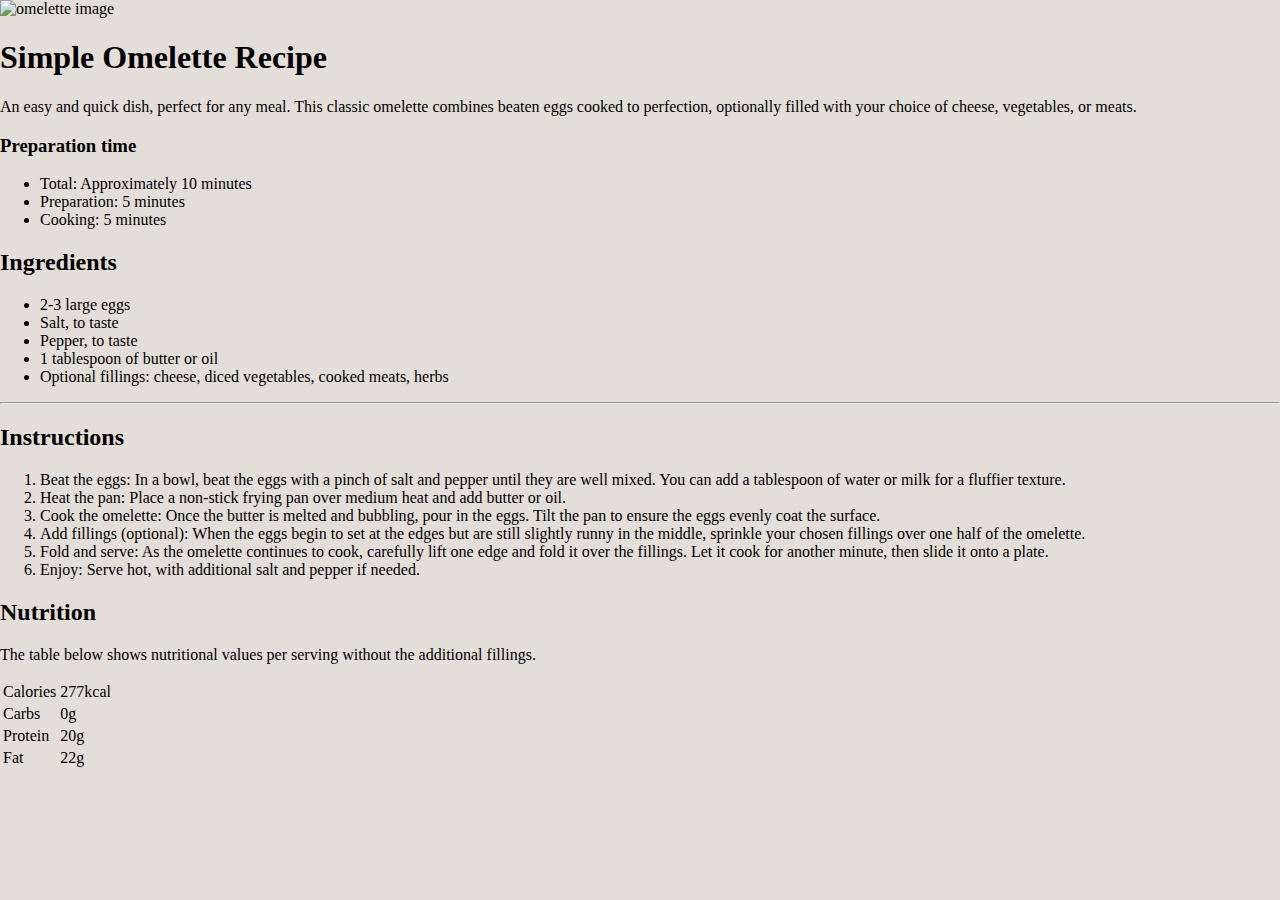
==== recipe-page-main/index.html @ d73d6443 "Refactor HTML structure and enhance CSS variables for improved styling" ====
<!DOCTYPE html>
<html lang="en">
  <head>
    <meta charset="UTF-8" />
    <meta name="viewport" content="width=device-width, initial-scale=1.0" />
    <link rel="stylesheet" href="./assets/styles/style.css">
    <link
      rel="icon"
      type="image/png"
      sizes="32x32"
      href="./assets/images/favicon-32x32.png"
    />
    <title>Frontend Mentor | Recipe page</title>
  </head>
  <body>
    <main id="container">

      <div class="banner">
        <img src="./assets/images/image-omelette.jpeg" alt="omelette image">
      </div>

      <div class="description">
        <h1>Simple Omelette Recipe</h1>

        <p>
          An easy and quick dish, perfect for any meal. This classic omelette
          combines beaten eggs cooked to perfection, optionally filled with your
          choice of cheese, vegetables, or meats.
        </p>
      </div>
      <div class="preparation">
        <h3>Preparation time</h3>
        <ul>
          <li>Total: Approximately 10 minutes</li>
          <li>Preparation: 5 minutes</li>
          <li>Cooking: 5 minutes</li>
        </ul>
      </div>
      <div class="ingredients">
        <h2>Ingredients</h2>
        <ul>
          <li>2-3 large eggs</li>
          <li>Salt, to taste</li>
          <li>Pepper, to taste</li>
          <li>1 tablespoon of butter or oil</li>
          <li>
            Optional fillings: cheese, diced vegetables, cooked meats, herbs
          </li>
        </ul>
      </div>

      <hr />

      <div class="instructions">
        <h2>Instructions</h2>

        <ol>
          <li>
            <span>Beat the eggs</span>: In a bowl, beat the eggs with a pinch of
            salt and pepper until they are well mixed. You can add a tablespoon
            of water or milk for a fluffier texture.
          </li>
          <li>
            <span>Heat the pan</span>: Place a non-stick frying pan over medium
            heat and add butter or oil.
          </li>
          <li>
            <span>Cook the omelette</span>: Once the butter is melted and
            bubbling, pour in the eggs. Tilt the pan to ensure the eggs evenly
            coat the surface.
          </li>
          <li>
            <span>Add fillings (optional)</span>: When the eggs begin to set at
            the edges but are still slightly runny in the middle, sprinkle your
            chosen fillings over one half of the omelette.
          </li>
          <li>
            <span>Fold and serve</span>: As the omelette continues to cook,
            carefully lift one edge and fold it over the fillings. Let it cook
            for another minute, then slide it onto a plate.
          </li>
          <li>
            <span>Enjoy</span>: Serve hot, with additional salt and pepper if
            needed.
          </li>
        </ol>
      </div>
      <div class="nutrition">
        <h2>Nutrition</h2>

        <p>
          The table below shows nutritional values per serving without the
          additional fillings.
        </p>
        <table>
          <tr>
            <td>Calories</td>
            <td>277kcal</td>
          </tr>
          <tr>
            <td>Carbs</td>
            <td>0g</td>
          </tr>
          <tr>
            <td>Protein</td>
            <td>20g</td>
          </tr>
          <tr>
            <td>Fat</td>
            <td>22g</td>
          </tr>
        </table>
            
      </div>
    </main>
  </body>
</html>
---- recipe-page-main/assets/styles/style.css ----
:root{
    --White: hsl(0, 0%, 100%);
    --Stone-100: hsl(30, 54%, 90%);
    --Stone-150: hsl(30, 18%, 87%);
    --Stone-600: hsl(30, 10%, 34%);
    --Stone-900: hsl(24, 5%, 18%);
    --Brown-800: hsl(14, 45%, 36%);
    --Rose-800: hsl(332, 51%, 32%);
    --Rose-50: hsl(330, 100%, 98%);
}

body{
    /* font-family: url("/recipe-page-main/assets/fonts/outfit/Outfit-VariableFont_wght.ttf") format('ttf'); */
    background-color: var(--Stone-150);
    margin: 0;
    padding: 0;
}
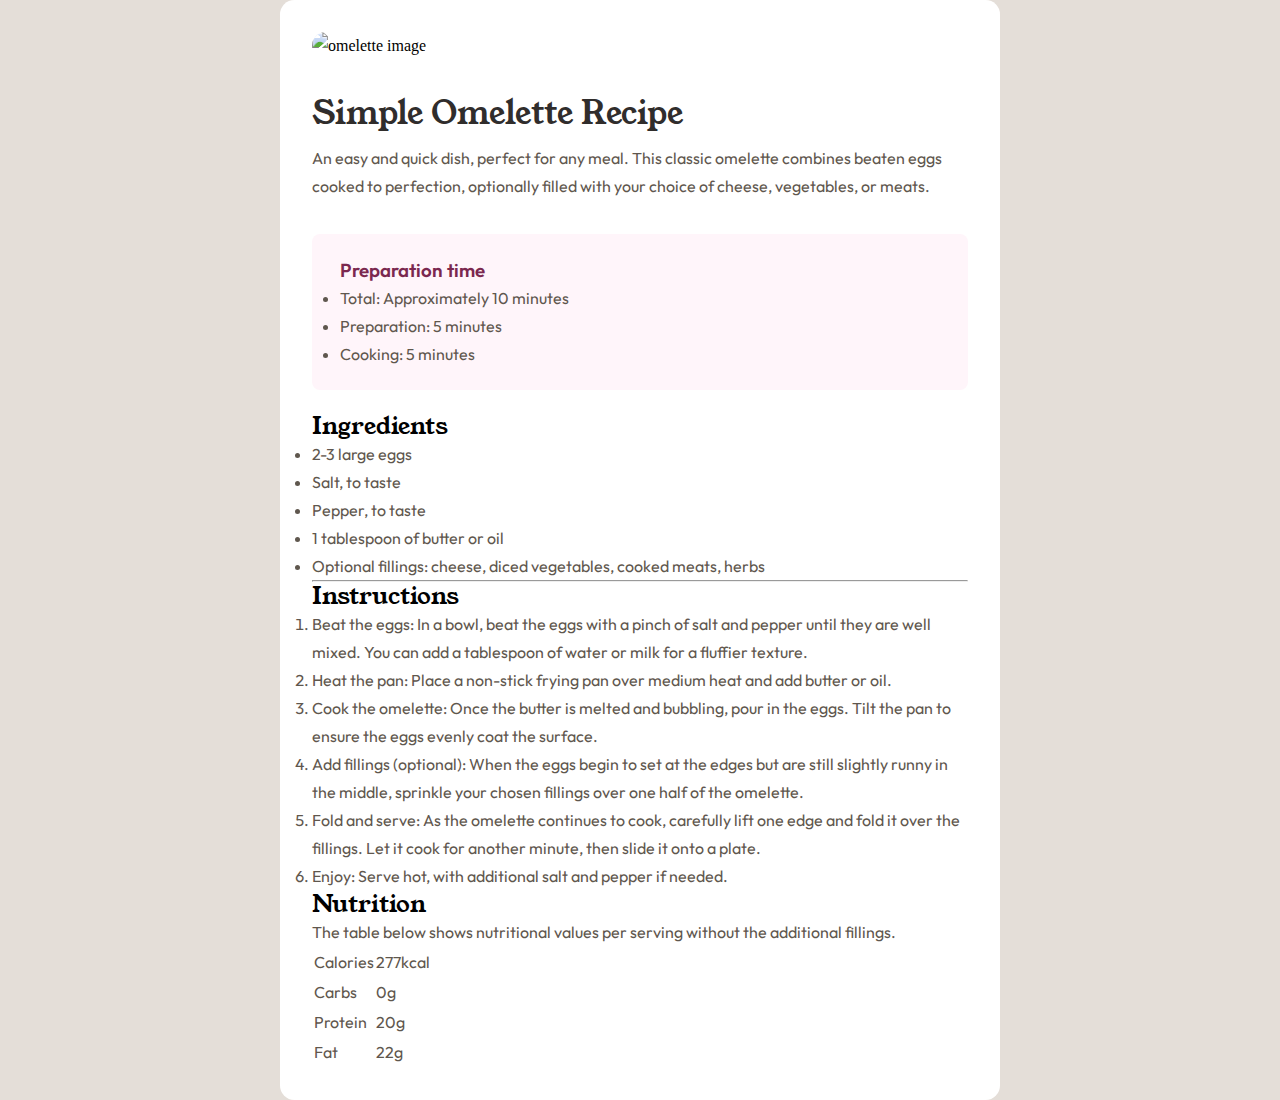
==== commit 8bf8e0d0: "Enhance preparation time formatting with span elements for better structure" ====
--- a/recipe-page-main/index.html
+++ b/recipe-page-main/index.html
@@ -10,6 +10,9 @@
       sizes="32x32"
       href="./assets/images/favicon-32x32.png"
     />
+    <link rel="preconnect" href="https://fonts.googleapis.com">
+<link rel="preconnect" href="https://fonts.gstatic.com" crossorigin>
+<link href="https://fonts.googleapis.com/css2?family=Outfit:wght@100..900&family=Young+Serif&display=swap" rel="stylesheet">
     <title>Frontend Mentor | Recipe page</title>
   </head>
   <body>
@@ -23,17 +26,15 @@
         <h1>Simple Omelette Recipe</h1>
 
         <p>
-          An easy and quick dish, perfect for any meal. This classic omelette
-          combines beaten eggs cooked to perfection, optionally filled with your
-          choice of cheese, vegetables, or meats.
+          An easy and quick dish, perfect for any meal. This classic omelette combines beaten eggs cooked to perfection, optionally filled with your choice of cheese, vegetables, or meats.
         </p>
       </div>
       <div class="preparation">
         <h3>Preparation time</h3>
         <ul>
-          <li>Total: Approximately 10 minutes</li>
-          <li>Preparation: 5 minutes</li>
-          <li>Cooking: 5 minutes</li>
+          <li><span>Total</span>: Approximately 10 minutes</li>
+          <li><span>Preparation</span>: 5 minutes</li>
+          <li><span>Cooking</span>: 5 minutes</li>
         </ul>
       </div>
       <div class="ingredients">
--- a/recipe-page-main/assets/styles/style.css
+++ b/recipe-page-main/assets/styles/style.css
@@ -9,10 +9,68 @@
     --Rose-50: hsl(330, 100%, 98%);
 }
 
-body{
-    /* font-family: url("/recipe-page-main/assets/fonts/outfit/Outfit-VariableFont_wght.ttf") format('ttf'); */
-    background-color: var(--Stone-150);
+*{
     margin: 0;
     padding: 0;
+    box-sizing: border-box;
+    line-height: 1.75rem;
 }
 
+html, body{
+    width: 100%;
+}
+
+body{
+    background-color: var(--Stone-150);
+    display: flex;
+    justify-content: center;
+    align-items: center;
+    
+}
+
+#container{
+    width: 45rem;
+    height: auto;
+    background-color: var(--White);
+    padding: 2rem;
+    border-radius: 0.9rem;
+}
+
+.banner img{
+    width: 100%;
+    border-radius: 1rem;
+    margin-bottom: 0.5rem;
+}
+
+h1, h2{
+    font-family: 'Young Serif', serif;
+    font-weight: 400;
+}
+
+p, li, td, h3{
+    font-family: "Outfit";
+    font-weight: 400;
+    color: var(--Stone-600);
+}
+
+.description{
+    margin: 1rem 0rem;
+}
+.description h1{
+    padding: 1rem 0rem;
+    color: var(--Stone-900);
+}
+
+
+.preparation{
+    background-color: var(--Rose-50);
+    border-radius: 0.5rem;
+    padding: min(5vw, 1.37rem) min(5vw, 1.75rem);
+    margin: min(5vw, 2.12rem) 0 min(5vw, 1.37rem) 0;
+}
+
+.preparation h3{
+    color: var(--Rose-800);
+    font-weight: 600;
+}
+
